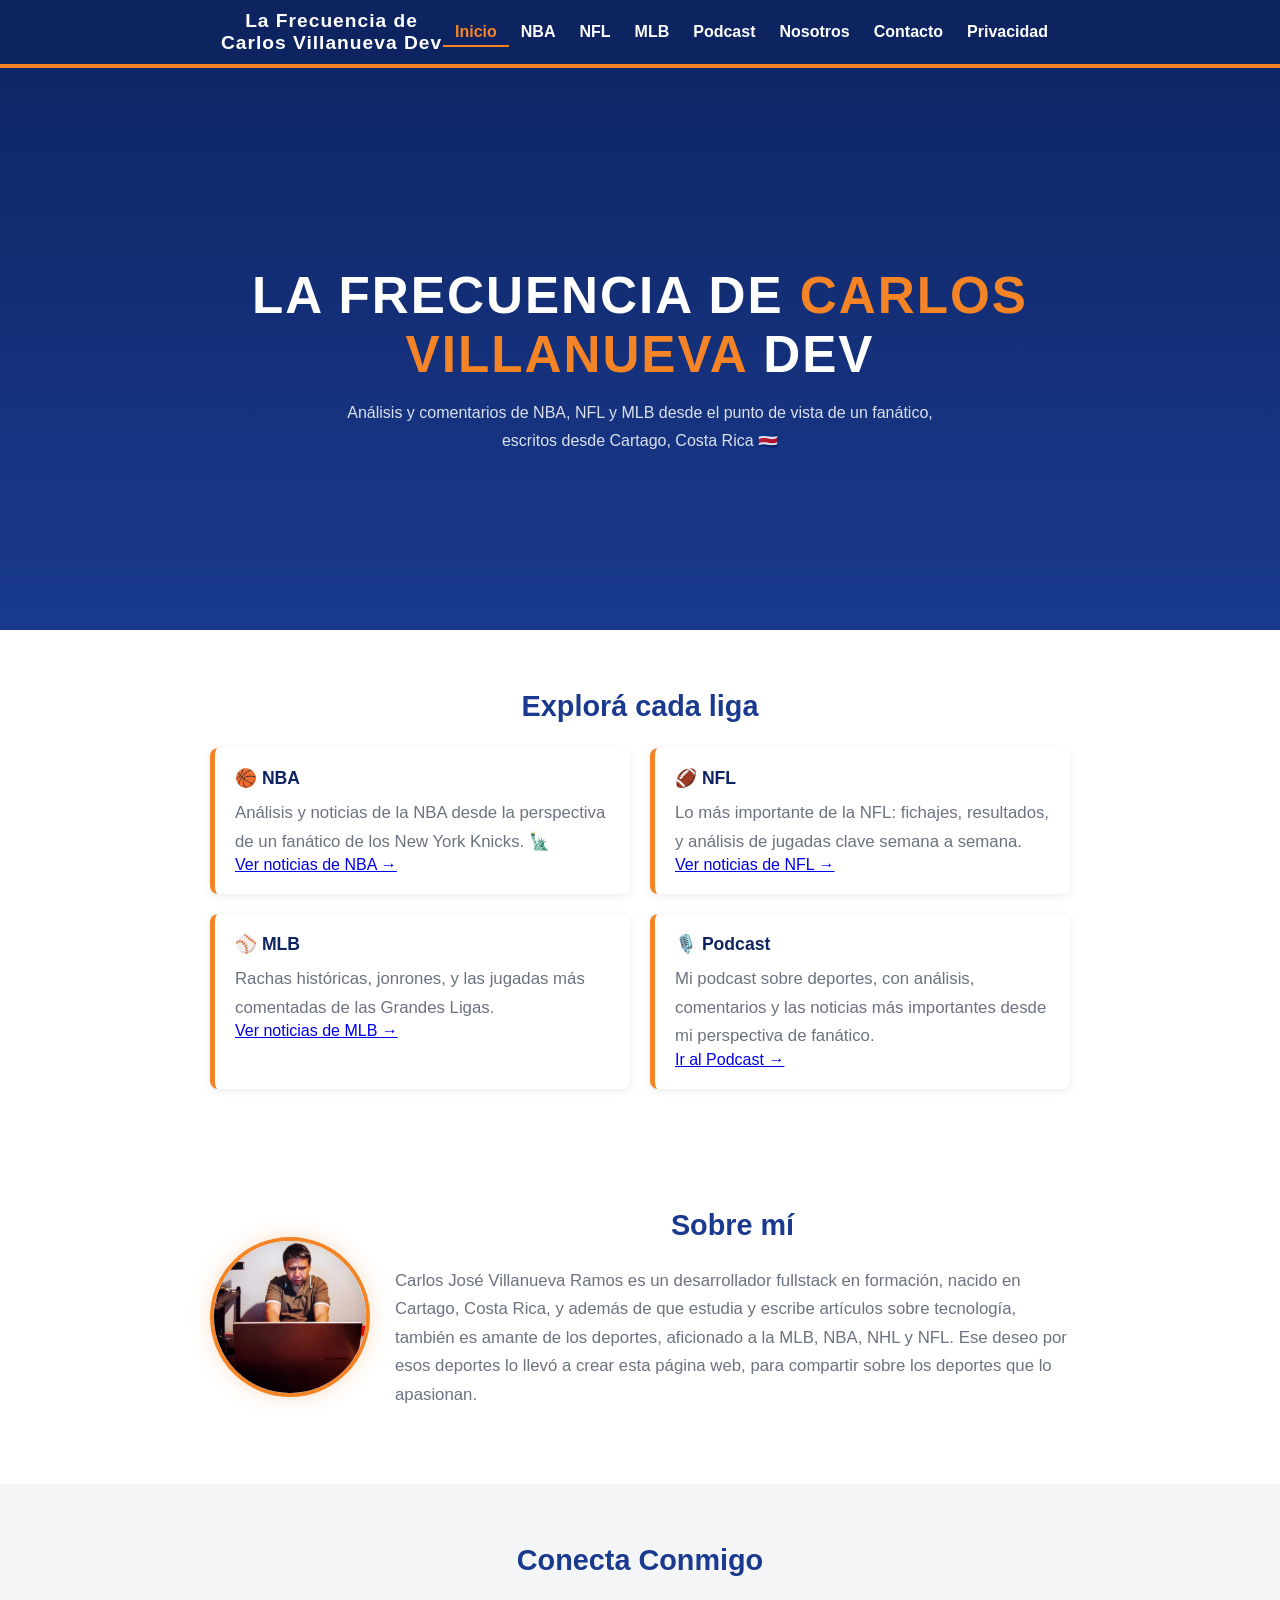
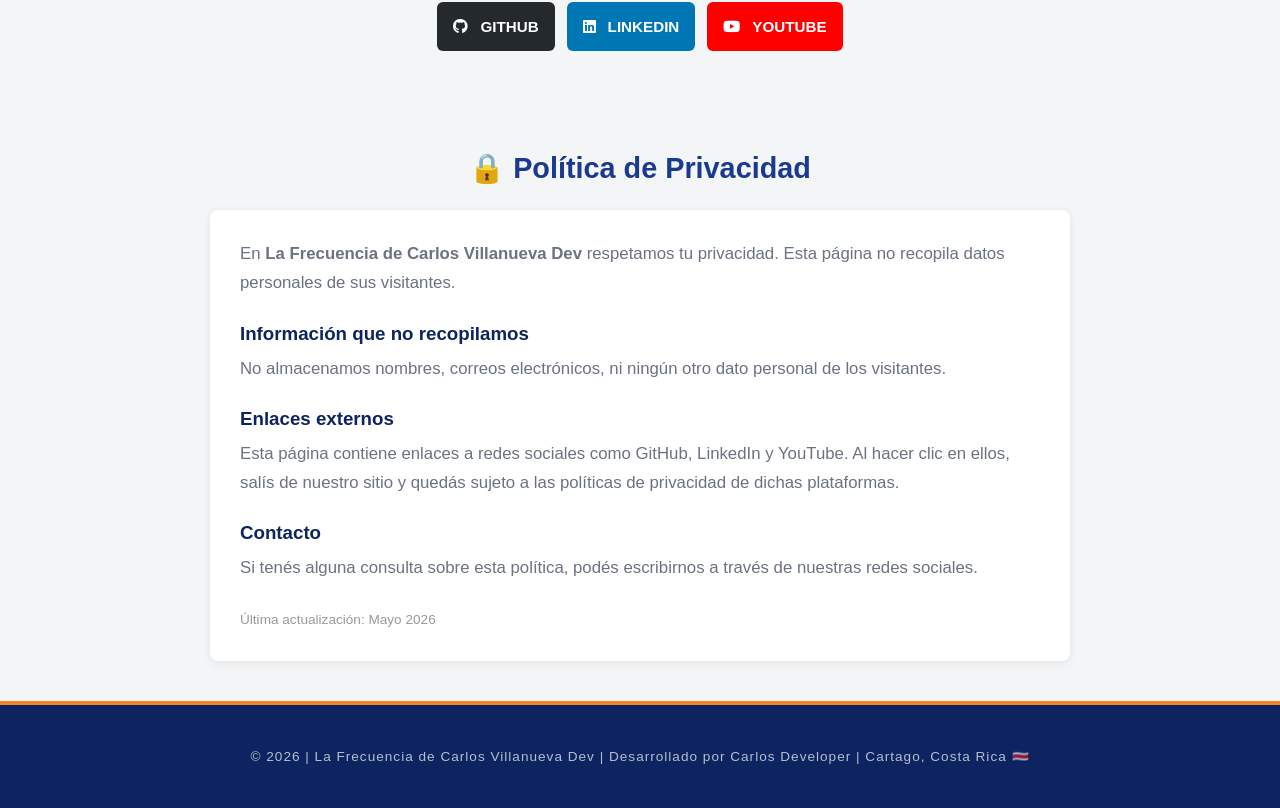
==== index.html @ 34e7b496 "Nuevas actualizaciones de la página Nuevas actualizaciones de la página" ====
<!DOCTYPE html>
<html lang="es">
<head>
    <meta charset="UTF-8">
    <meta name="viewport" content="width=device-width, initial-scale=1.0">
    <meta name="description" content="La Frecuencia de Carlos Villanueva Dev NFL- NBA- MLB - Lo mejor - desde Cartago, Costa Rica">
    <meta name="author" content="Carlos José Villanueva Ramos">
    <meta name="keywords" content="Deportes, Costa Rica, Cartago">
    <meta property="og:title" content="La Frecuencia de Carlos Villanueva Dev">
    <meta property="og:description" content="Deportes y más desde Costa Rica">
    <meta property="og:image" content="La-frecuencia-de-Carlos.jpg">
    <title>La Frecuencia de Carlos Villanueva Dev | NFL, NBA, MLB lo mejor</title>
    <link rel="stylesheet" href="https://cdnjs.cloudflare.com/ajax/libs/font-awesome/6.0.0/css/all.min.css">
    <link rel="stylesheet" href="style.css">

    <!-- Google AdSense -->
    <script async src="https://pagead2.googlesyndication.com/pagead/js/adsbygoogle.js?client=ca-pub-8336836310245847" crossorigin="anonymous"></script>
</head>
<body>

    <header class="navbar">
        <div class="container navbar-inner">
            <h2 class="logo">La Frecuencia de Carlos Villanueva Dev</h2>
            <nav class="menu">
                <ul>
                    <li><a href="index.html" class="active">Inicio</a></li>
                    <li><a href="nba.html">NBA</a></li>
                    <li><a href="nfl.html">NFL</a></li>
                    
                    <li><a href="mlb.html">MLB</a></li>
                    <li><a href="podcast.html">Podcast</a></li>
                    <li><a href="index.html#nosotros">Nosotros</a></li>
                    <li><a href="index.html#contacto">Contacto</a></li>
                    <li><a href="index.html#privacidad">Privacidad</a></li>
                </ul>
            </nav>
        </div>
    </header>

    <main>

        <section id="inicio" class="hero">
            <div class="container hero-content">
                <h1>La Frecuencia de <span class="acento">Carlos Villanueva</span> Dev</h1>
                <p class="subtitulo">Análisis y comentarios de NBA, NFL y MLB desde el punto de vista de un fanático, escritos desde Cartago, Costa Rica 🇨🇷</p>
            </div>
        </section>

        <section id="explorar" class="zona-deportiva">
            <div class="container">
                <h2>Explorá cada liga</h2>
                <div class="blog-grid">

                    <article class="blog-card">
                        <h3>🏀 NBA</h3>
                        <p>Análisis y noticias de la NBA desde la perspectiva de un fanático de los New York Knicks. 🗽</p>
                        <a href="nba.html" class="btn-leer">Ver noticias de NBA →</a>
                    </article>

                    <article class="blog-card">
                        <h3>🏈 NFL</h3>
                        <p>Lo más importante de la NFL: fichajes, resultados, y análisis de jugadas clave semana a semana.</p>
                        <a href="nfl.html" class="btn-leer">Ver noticias de NFL →</a>
                    </article>

                  

                    <article class="blog-card">
                        <h3>⚾ MLB</h3>
                        <p>Rachas históricas, jonrones, y las jugadas más comentadas de las Grandes Ligas.</p>
                        <a href="mlb.html" class="btn-leer">Ver noticias de MLB →</a>
                    </article>

                    <article class="blog-card">
                        <h3>🎙️ Podcast</h3>
                        <p>Mi podcast sobre deportes, con análisis, comentarios y las noticias más importantes desde mi perspectiva de fanático.</p>
                        <a href="podcast.html" class="btn-leer">Ir al Podcast →</a>
                    </article>

                </div>
            </div>
        </section>

        <section id="nosotros">
            <div class="container quienes-content">
                <img src="carlos-villanueva-ramos.jpg" alt="Carlos Villanueva Ramos" class="quienes-foto">
                <div class="quienes-texto">
                    <h2>Sobre mí</h2>
                    <p>Carlos José Villanueva Ramos es un desarrollador fullstack en formación, nacido en Cartago, Costa Rica, y además de que estudia y escribe artículos sobre tecnología, también es amante de los deportes, aficionado a la MLB, NBA, NHL y NFL. Ese deseo por esos deportes lo llevó a crear esta página web, para compartir sobre los deportes que lo apasionan.</p>
                </div>
            </div>
        </section>

        <section id="contacto">
            <div class="container">
                <h2 class="title-center">Conecta Conmigo</h2>
                <div class="social-grid">
                    <a href="https://github.com/Carlosvillaramos" class="btn btn-github" target="_blank" rel="noopener noreferrer">
                        <i class="fa-brands fa-github"></i> GitHub
                    </a>
                    <a href="https://www.linkedin.com/in/carlos-j-villanueva-ramos-9a1487387/" class="btn btn-linkedin" target="_blank" rel="noopener noreferrer">
                        <i class="fa-brands fa-linkedin"></i> LinkedIn
                    </a>
                    <a href="https://www.youtube.com/@CarlosDeveloper-o3m" class="btn btn-youtube" target="_blank" rel="noopener noreferrer">
                        <i class="fa-brands fa-youtube"></i> YouTube
                    </a>
                </div>
            </div>
        </section>

        <section id="privacidad">
            <div class="container">
                <h2>🔒 Política de Privacidad</h2>
                <div class="privacidad-texto">
                    <p>En <strong>La Frecuencia de Carlos Villanueva Dev</strong> respetamos tu privacidad. Esta página no recopila datos personales de sus visitantes.</p>
                    <h3>Información que no recopilamos</h3>
                    <p>No almacenamos nombres, correos electrónicos, ni ningún otro dato personal de los visitantes.</p>
                    <h3>Enlaces externos</h3>
                    <p>Esta página contiene enlaces a redes sociales como GitHub, LinkedIn y YouTube. Al hacer clic en ellos, salís de nuestro sitio y quedás sujeto a las políticas de privacidad de dichas plataformas.</p>
                    <h3>Contacto</h3>
                    <p>Si tenés alguna consulta sobre esta política, podés escribirnos a través de nuestras redes sociales.</p>
                    <p class="fecha-politica">Última actualización: Mayo 2026</p>
                </div>
            </div>
        </section>

    </main>

    <footer>
        <div class="container">
            <p>© 2026 | La Frecuencia de Carlos Villanueva Dev | Desarrollado por Carlos Developer | Cartago, Costa Rica 🇨🇷</p>
        </div>
    </footer>

</body>
</html>
---- style.css ----
:root {
    --azul: #1a3a8f;
    --azul-oscuro: #0d2460;
    --naranja: #f58426;
    --naranja-oscuro: #d66c14;
    --gris: #6b7280;
    --gris-claro: #f4f5f7;
    --blanco: #ffffff;
    --negro: #1a1a1a;
}

* {
    box-sizing: border-box;
    margin: 0;
    padding: 0;
}

html {
    scroll-behavior: smooth;
}

body {
    font-family: 'Arial', sans-serif;
    background-color: var(--gris-claro);
    color: var(--negro);
    overflow-x: hidden;
}

h2 {
    font-size: 1.8em;
    margin-bottom: 25px;
    color: var(--azul);
    text-align: center;
}

h3 {
    color: var(--azul-oscuro);
    margin-bottom: 10px;
}

p {
    font-size: 1.05em;
    line-height: 1.7;
    color: var(--gris);
}

/* ========== CONTAINER ========== */
.container {
    max-width: 900px;
    margin: 0 auto;
    padding: 40px 20px;
}

/* ========== NAVBAR ========== */
.navbar {
    background-color: var(--azul-oscuro);
    border-bottom: 4px solid var(--naranja);
    width: 100%;
}

.navbar-inner {
    display: flex;
    flex-direction: column;
    align-items: center;
    padding: 15px 20px;
}

.logo {
    font-size: 1.2em;
    font-weight: bold;
    color: var(--blanco);
    letter-spacing: 1px;
    margin-bottom: 10px;
    text-align: center;
}

.menu ul {
    display: flex;
    flex-direction: column;
    list-style: none;
    text-align: center;
    gap: 5px;
}

.menu a {
    text-decoration: none;
    color: var(--blanco);
    font-weight: bold;
    padding: 5px 12px;
    transition: 0.3s;
}

.menu a:hover {
    color: var(--naranja);
}

/* ========== HERO ========== */
.hero {
    background: linear-gradient(180deg, var(--azul-oscuro), var(--azul));
    min-height: 60vh;
    display: flex;
    align-items: center;
    text-align: center;
}

.hero-content {
    width: 100%;
}

.hero h1 {
    font-size: 2em;
    color: var(--blanco);
    text-transform: uppercase;
    letter-spacing: 2px;
    margin-bottom: 15px;
}

.acento {
    color: var(--naranja);
}

.subtitulo {
    color: rgba(255, 255, 255, 0.85);
    font-size: 1em;
    max-width: 600px;
    margin: 0 auto;
}

/* ========== ZONAS DEPORTIVAS ========== */
.zona-deportiva {
    padding: 20px 0;
}

.zona-deportiva:nth-of-type(even) {
    background-color: var(--blanco);
}

/* ========== BLOG CARDS ========== */
.blog-grid {
    display: flex;
    flex-direction: column;
    gap: 20px;
}

.blog-card {
    background: var(--blanco);
    border-left: 5px solid var(--naranja);
    border-radius: 8px;
    padding: 20px;
    box-shadow: 0 2px 8px rgba(0, 0, 0, 0.08);
    transition: 0.3s;
}

.blog-card:hover {
    box-shadow: 0 4px 15px rgba(0, 0, 0, 0.15);
    transform: translateY(-2px);
}

.blog-card h3 {
    font-size: 1.1em;
    margin-bottom: 10px;
}

.video-embed {
    position: relative;
    width: 100%;
    padding-top: 56.25%; /* proporción 16:9 */
    margin-top: 15px;
    border-radius: 8px;
    overflow: hidden;
}

.video-embed iframe {
    position: absolute;
    top: 0;
    left: 0;
    width: 100%;
    height: 100%;
    border: none;
}

.autor {
    display: flex;
    align-items: center;
    gap: 12px;
    margin-bottom: 15px;
    padding-bottom: 15px;
    border-bottom: 1px solid #ddd;
}

.autor-foto {
    width: 50px;
    height: 50px;
    border-radius: 50%;
    object-fit: cover;
    flex-shrink: 0;
    border: 2px solid var(--naranja);
}

.autor-nombre {
    font-weight: bold;
    color: var(--azul);
    font-size: 0.9em;
    margin: 0;
}

.autor-fecha {
    font-size: 0.8em;
    color: #999;
    margin: 0;
}

/* ========== QUIENES SOMOS ========== */
#nosotros {
    background-color: var(--blanco);
    padding: 20px 0;
}

.quienes-content {
    display: flex;
    flex-direction: column;
    align-items: center;
    gap: 25px;
    text-align: center;
}

.quienes-foto {
    width: 160px;
    height: 160px;
    border-radius: 50%;
    object-fit: cover;
    border: 4px solid var(--naranja);
    box-shadow: 0 0 20px rgba(245, 132, 38, 0.25);
}

.quienes-texto p {
    margin-bottom: 15px;
}

/* ========== CONTACTO ========== */
#contacto {
    background-color: var(--gris-claro);
    padding: 20px 0;
    text-align: center;
}

#contacto p {
    margin-bottom: 25px;
}

.social-grid {
    display: flex;
    flex-direction: column;
    gap: 12px;
}

/* ========== BOTONES ========== */
.btn {
    display: flex;
    align-items: center;
    justify-content: center;
    gap: 12px;
    text-decoration: none;
    padding: 16px;
    border-radius: 6px;
    font-size: 0.95rem;
    font-weight: bold;
    text-transform: uppercase;
    color: var(--blanco);
    transition: 0.3s ease;
}

.btn-github {
    background-color: #24292e;
}

.btn-linkedin {
    background-color: #0077b5;
}

.btn-youtube {
    background-color: #ff0000;
}

.btn:hover {
    opacity: 0.85;
    transform: translateY(-2px);
}

/* ========== PRIVACIDAD ========== */
#privacidad .privacidad-texto {
    background: var(--blanco);
    padding: 30px;
    border-radius: 8px;
    box-shadow: 0 2px 8px rgba(0, 0, 0, 0.08);
}

#privacidad h3 {
    margin-top: 25px;
    margin-bottom: 10px;
}

.fecha-politica {
    margin-top: 25px;
    font-size: 0.85em;
    color: #999;
}

/* ========== FOOTER ========== */
footer {
    background-color: var(--azul-oscuro);
    border-top: 4px solid var(--naranja);
    text-align: center;
}

footer p {
    color: rgba(255, 255, 255, 0.7);
    font-size: 0.85em;
    letter-spacing: 1px;
}

/* ========== RESPONSIVE ========== */
@media (min-width: 720px) {
    .navbar {
        position: fixed;
        width: 100%;
        z-index: 100;
    }

    .navbar-inner {
        flex-direction: row;
        justify-content: space-between;
        padding: 10px 30px;
    }

    .logo {
        margin-bottom: 0;
    }

    .menu ul {
        flex-direction: row;
        gap: 0;
    }

    .hero {
        padding-top: 90px;
        min-height: 70vh;
    }

    .hero h1 {
        font-size: 3.2em;
    }

    .blog-grid {
        display: grid;
        grid-template-columns: repeat(2, 1fr);
    }

    .quienes-content {
        flex-direction: row;
        text-align: left;
    }

    .quienes-foto {
        min-width: 160px;
    }

    .social-grid {
        flex-direction: row;
        justify-content: center;
    }
}

html {
    scroll-behavior: smooth;
    scroll-padding-top: 80px; /* Evita que el navbar fijo tape el contenido */
}

/* Marca con un color activo la página en la que estás navegando */
.menu a.active {
    color: var(--naranja);
    border-bottom: 2px solid var(--naranja);
}

.imagen-articulo {
    max-width: 120px;
    height: auto;
    display: block;
    margin: 15px 0;
    border-radius: 6px;
}
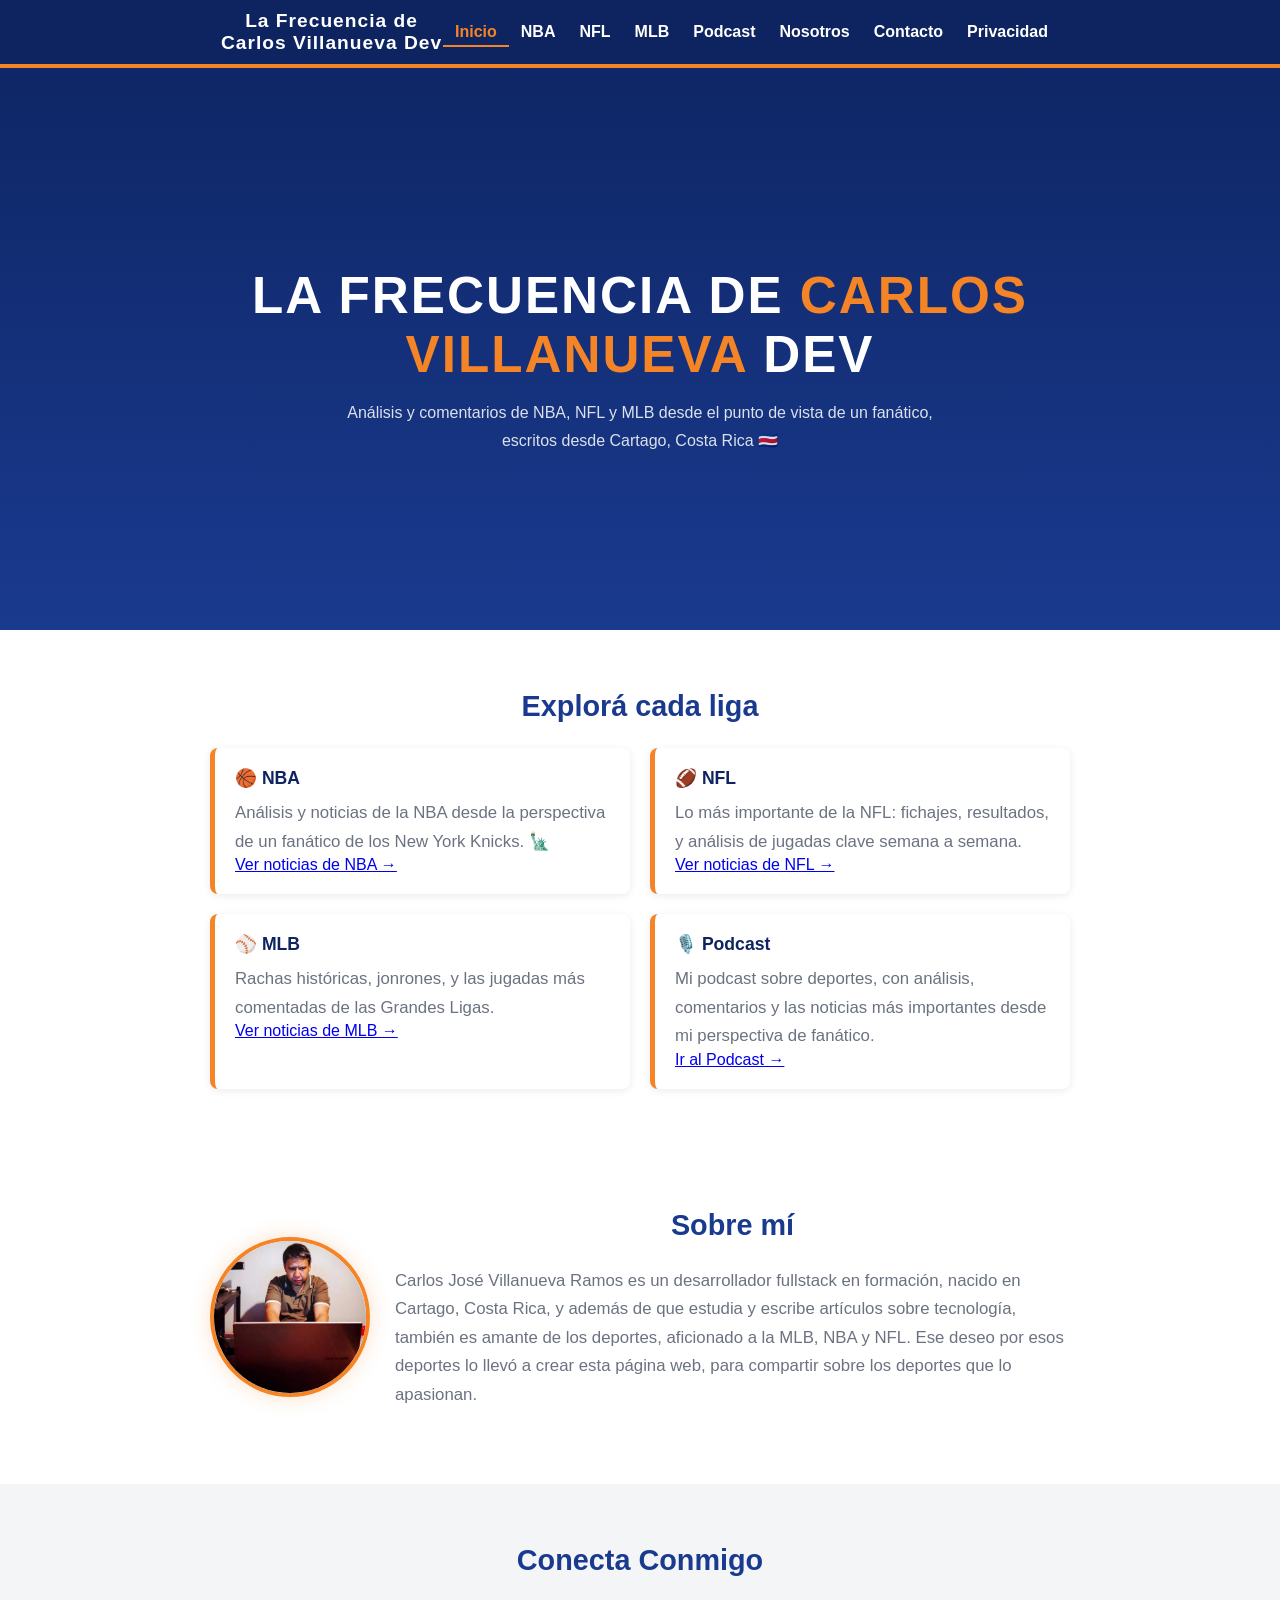
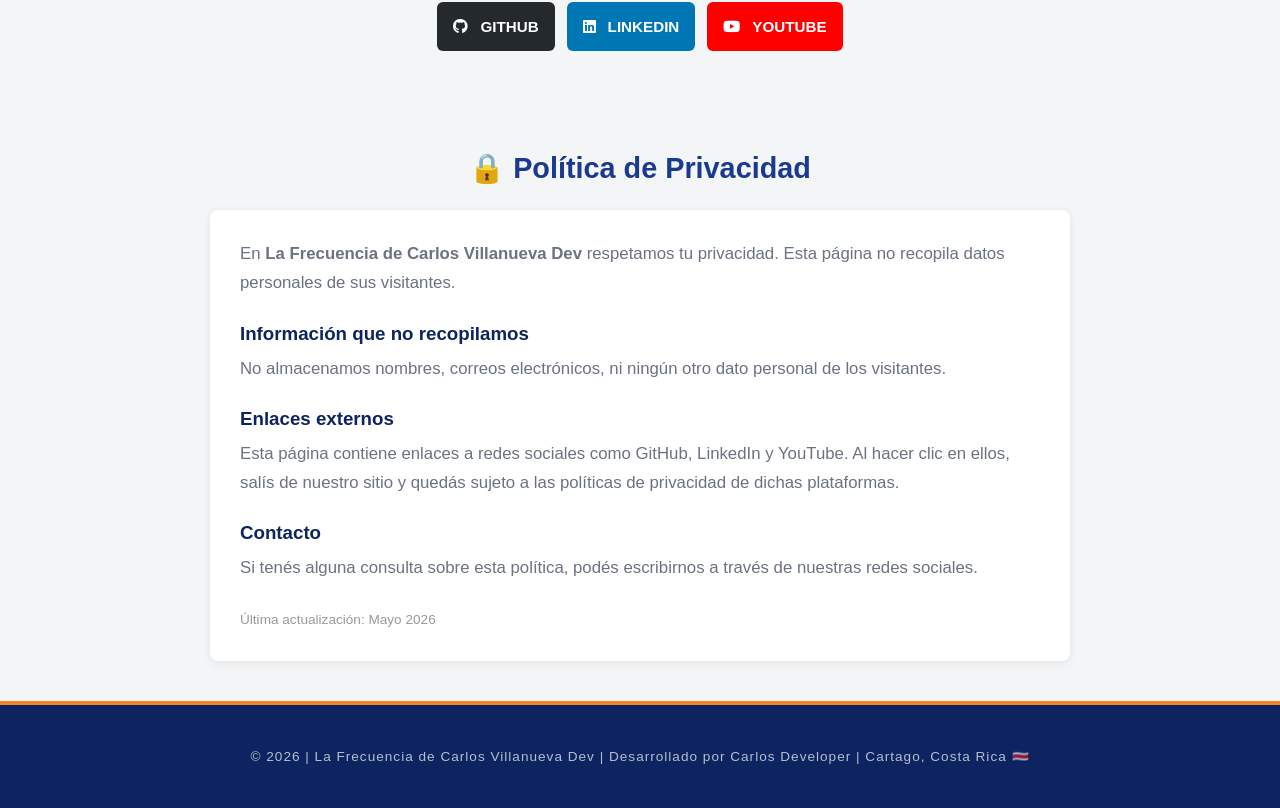
==== commit c2ffa495: "Actualizacion de la página con archivos nuevos Actualizacion de la página con archivos nuevos" ====
--- a/index.html
+++ b/index.html
@@ -26,7 +26,6 @@
                     <li><a href="index.html" class="active">Inicio</a></li>
                     <li><a href="nba.html">NBA</a></li>
                     <li><a href="nfl.html">NFL</a></li>
-                    
                     <li><a href="mlb.html">MLB</a></li>
                     <li><a href="podcast.html">Podcast</a></li>
                     <li><a href="index.html#nosotros">Nosotros</a></li>
@@ -63,8 +62,6 @@
                         <a href="nfl.html" class="btn-leer">Ver noticias de NFL →</a>
                     </article>
 
-                  
-
                     <article class="blog-card">
                         <h3>⚾ MLB</h3>
                         <p>Rachas históricas, jonrones, y las jugadas más comentadas de las Grandes Ligas.</p>
@@ -86,7 +83,7 @@
                 <img src="carlos-villanueva-ramos.jpg" alt="Carlos Villanueva Ramos" class="quienes-foto">
                 <div class="quienes-texto">
                     <h2>Sobre mí</h2>
-                    <p>Carlos José Villanueva Ramos es un desarrollador fullstack en formación, nacido en Cartago, Costa Rica, y además de que estudia y escribe artículos sobre tecnología, también es amante de los deportes, aficionado a la MLB, NBA, NHL y NFL. Ese deseo por esos deportes lo llevó a crear esta página web, para compartir sobre los deportes que lo apasionan.</p>
+                    <p>Carlos José Villanueva Ramos es un desarrollador fullstack en formación, nacido en Cartago, Costa Rica, y además de que estudia y escribe artículos sobre tecnología, también es amante de los deportes, aficionado a la MLB, NBA y NFL. Ese deseo por esos deportes lo llevó a crear esta página web, para compartir sobre los deportes que lo apasionan.</p>
                 </div>
             </div>
         </section>
--- a/style.css
+++ b/style.css
@@ -177,6 +177,13 @@
     width: 100%;
     height: 100%;
     border: none;
+}
+
+.fuente-articulo {
+    font-size: 0.8em;
+    color: #999;
+    font-style: italic;
+    margin-top: 10px;
 }
 
 .autor {
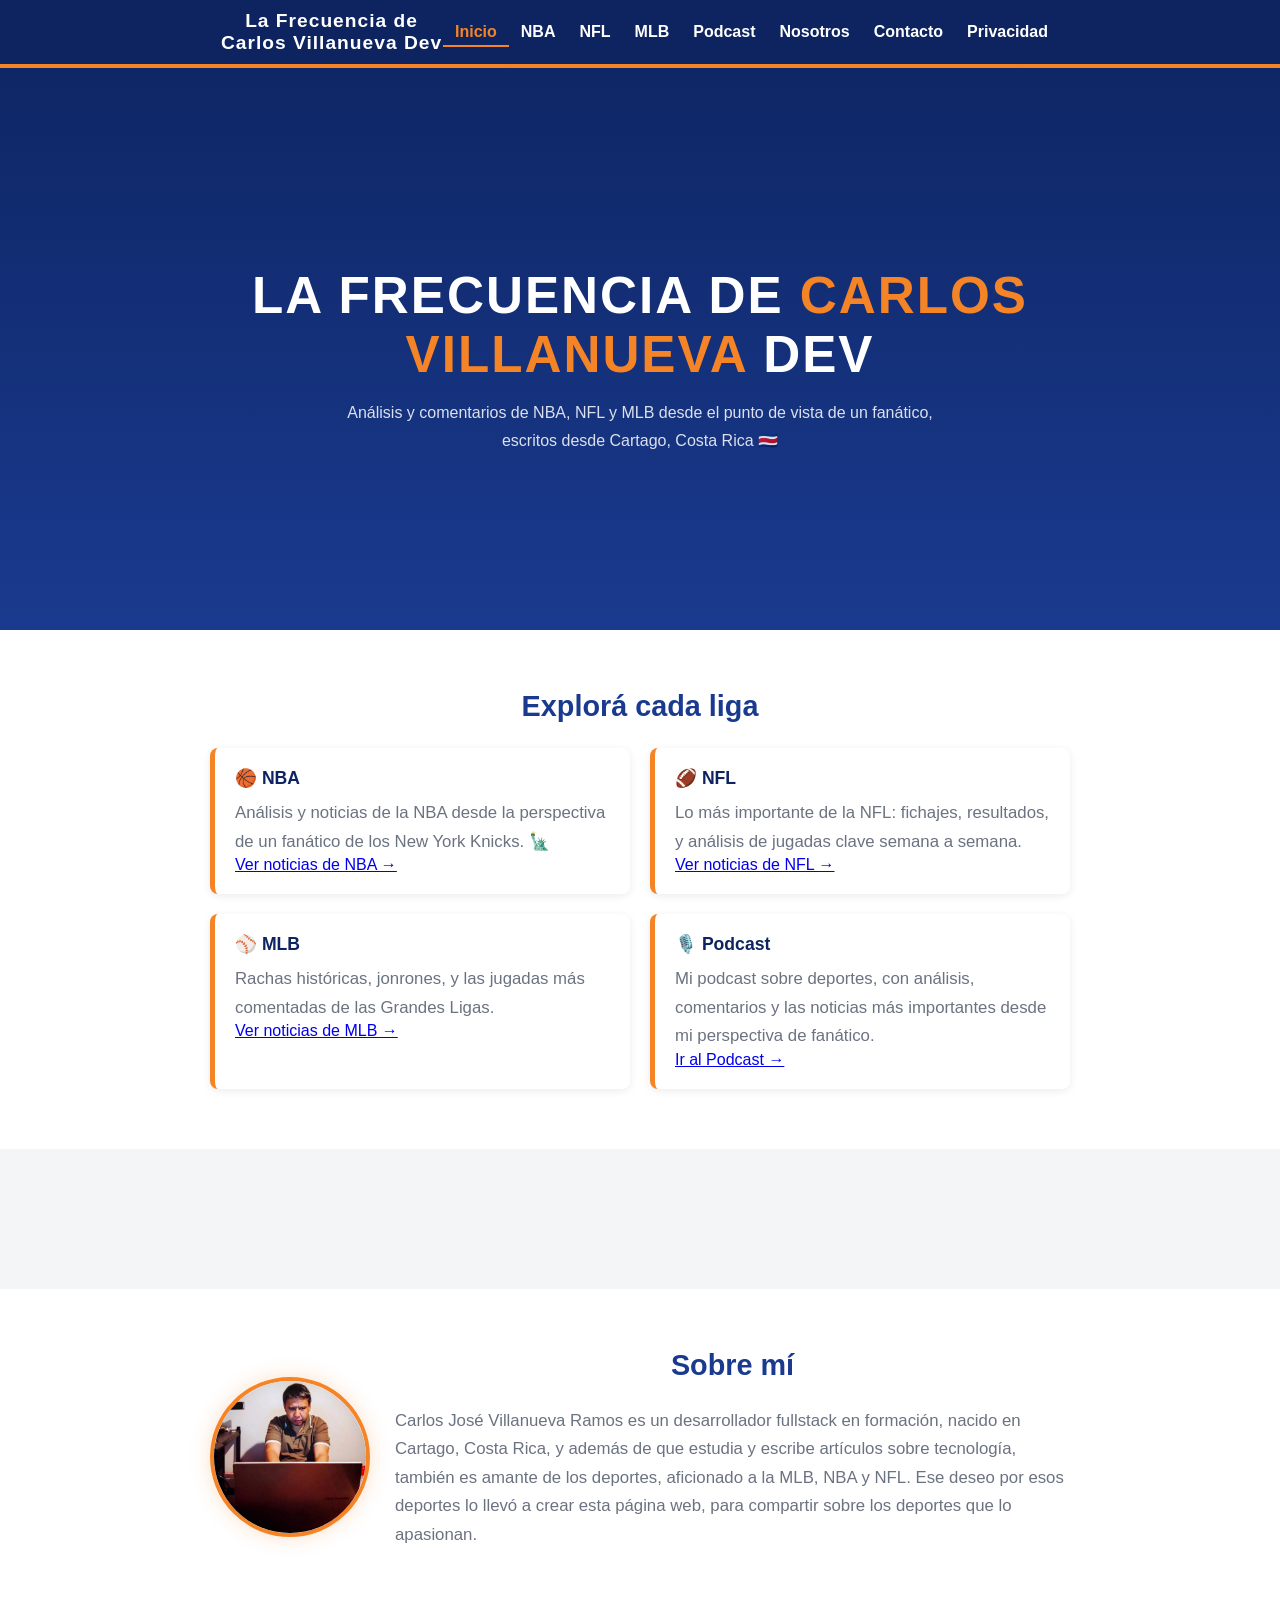
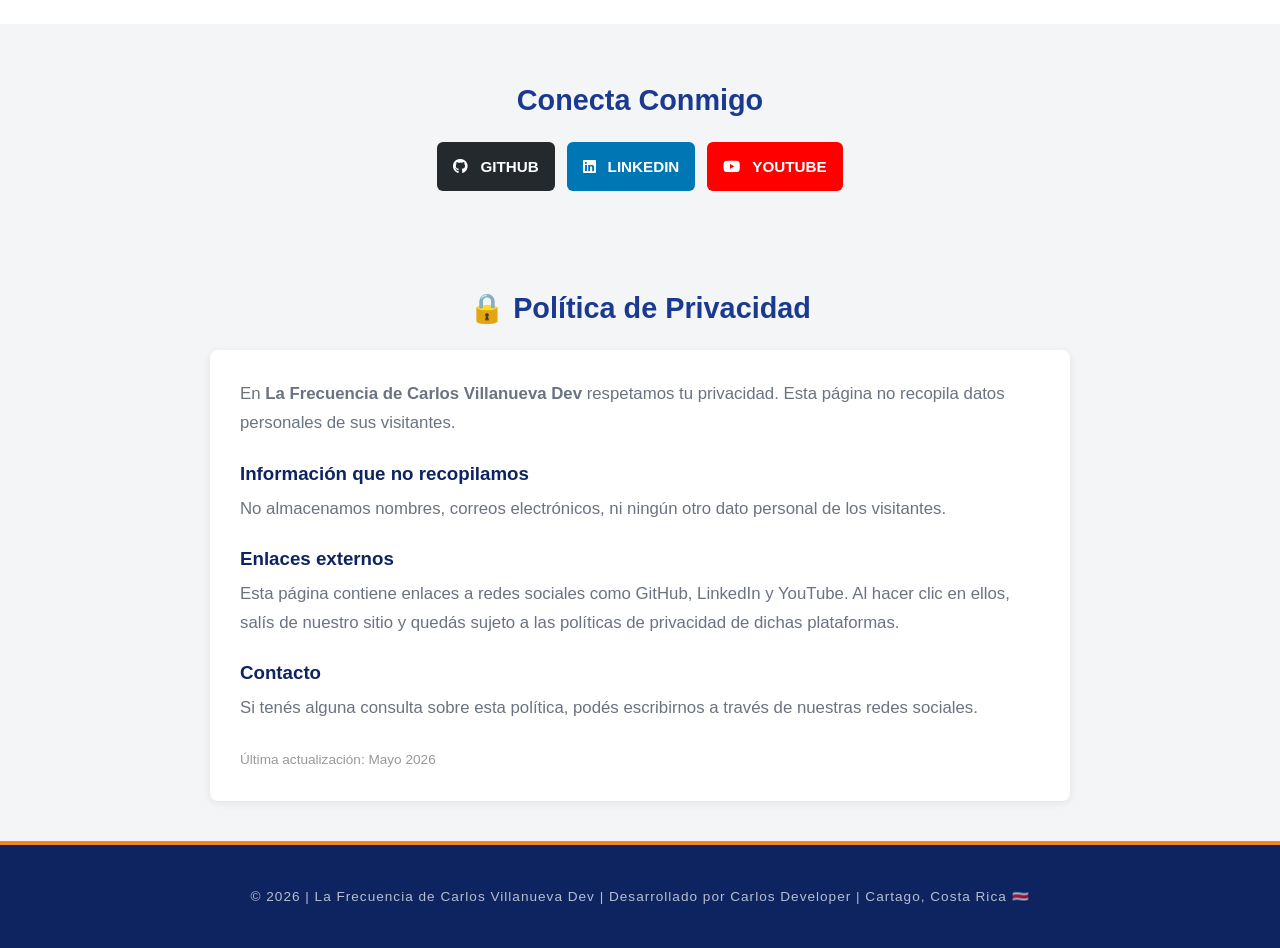
==== commit e3c0e50e: "Nueva actualización!! Nueva actualización" ====
--- a/index.html
+++ b/index.html
@@ -12,9 +12,6 @@
     <title>La Frecuencia de Carlos Villanueva Dev | NFL, NBA, MLB lo mejor</title>
     <link rel="stylesheet" href="https://cdnjs.cloudflare.com/ajax/libs/font-awesome/6.0.0/css/all.min.css">
     <link rel="stylesheet" href="style.css">
-
-    <!-- Google AdSense -->
-    <script async src="https://pagead2.googlesyndication.com/pagead/js/adsbygoogle.js?client=ca-pub-8336836310245847" crossorigin="anonymous"></script>
 </head>
 <body>
 
@@ -78,6 +75,12 @@
             </div>
         </section>
 
+        <!-- Anuncio Adsterra - Native Banner -->
+        <div class="container anuncio-wrapper">
+            <script async="async" data-cfasync="false" src="https://pl31393178.profitableratecpmnetwork.com/5204468fe968e75fcf1985ddda16cf6c/invoke.js"></script>
+            <div id="container-5204468fe968e75fcf1985ddda16cf6c"></div>
+        </div>
+
         <section id="nosotros">
             <div class="container quienes-content">
                 <img src="carlos-villanueva-ramos.jpg" alt="Carlos Villanueva Ramos" class="quienes-foto">
--- a/style.css
+++ b/style.css
@@ -395,4 +395,26 @@
     display: block;
     margin: 15px 0;
     border-radius: 6px;
+}
+
+.imagen-articulo {
+    max-width: 120px;
+    height: auto;
+    display: block;
+    margin: 15px 0;
+    border-radius: 6px;
+}
+
+.New-York-Giants-vs-Dallas-Cowboys {
+    max-width: 120px;
+    height: auto;
+    display: block;
+    margin: 15px 0;
+    border-radius: 6px;
+}
+
+/* Espaciado para el anuncio de Adsterra */
+.anuncio-wrapper {
+    margin: 30px auto;
+    text-align: center;
 }
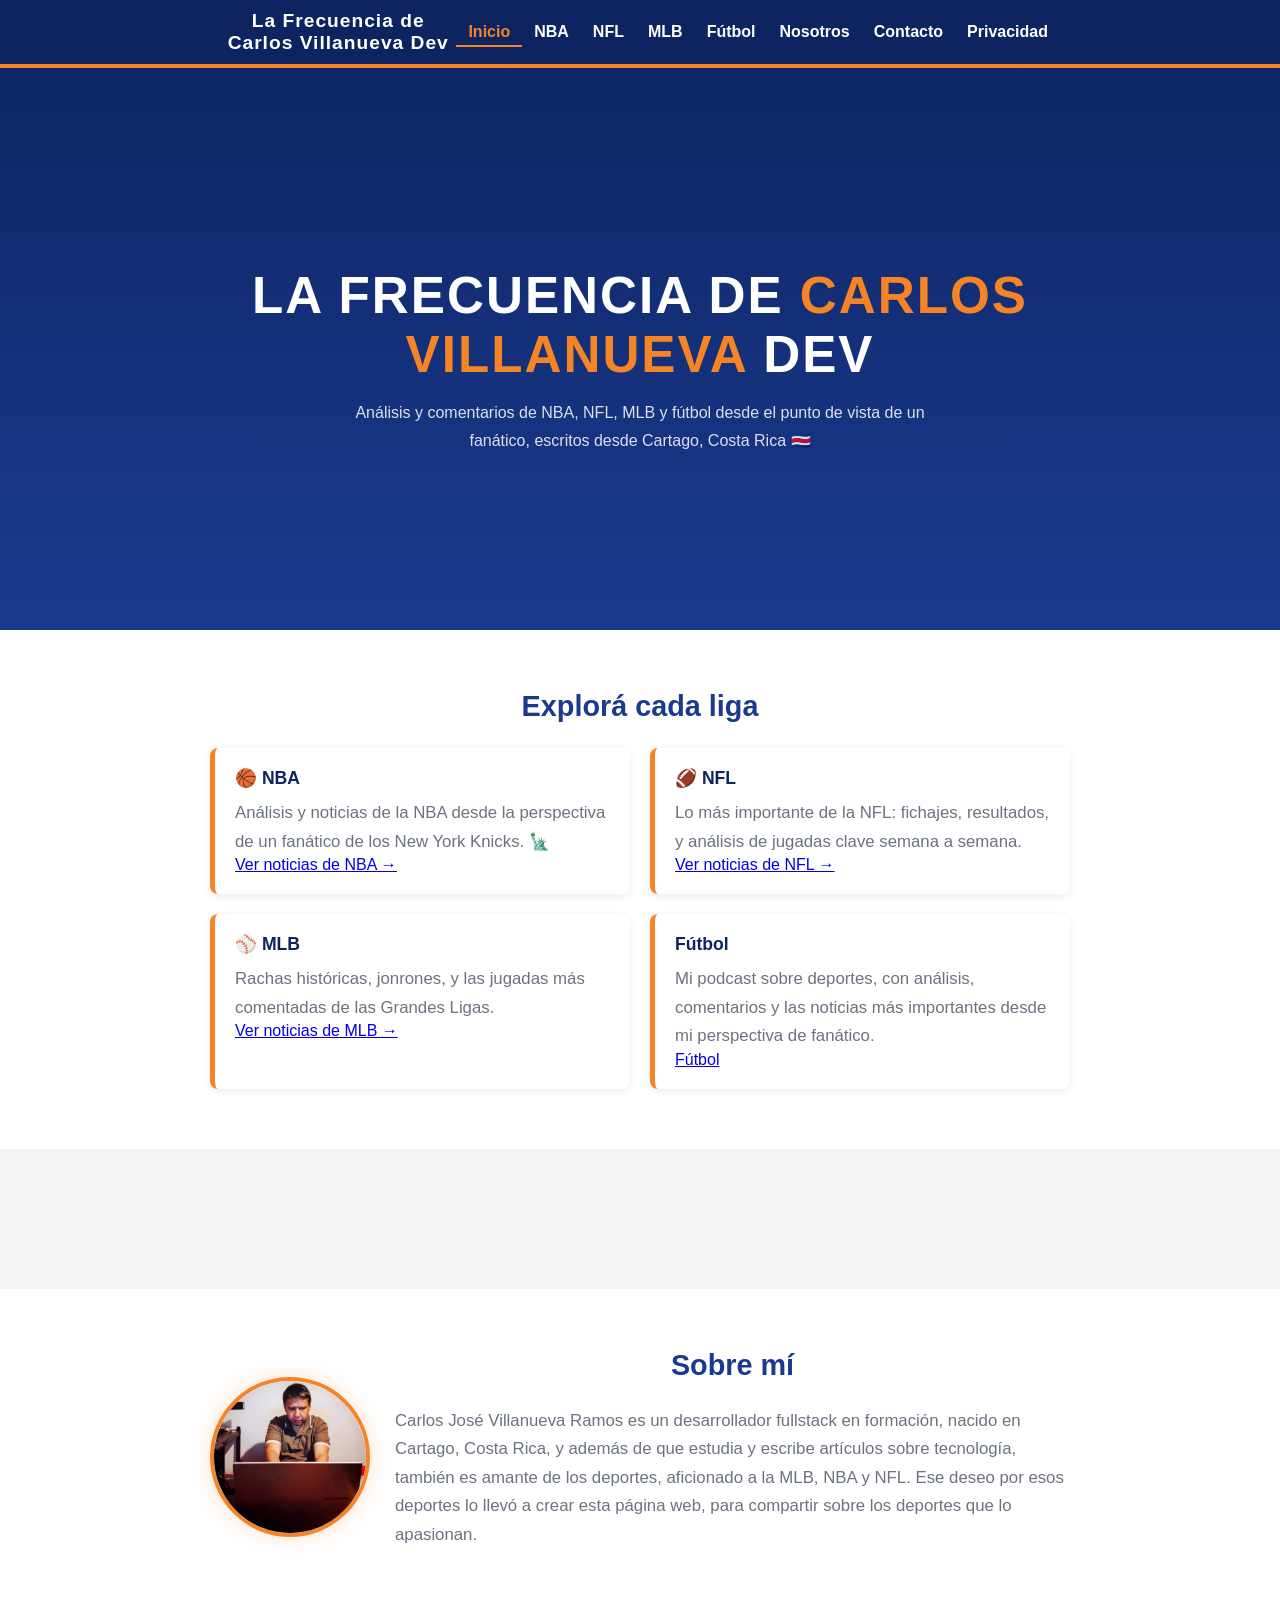
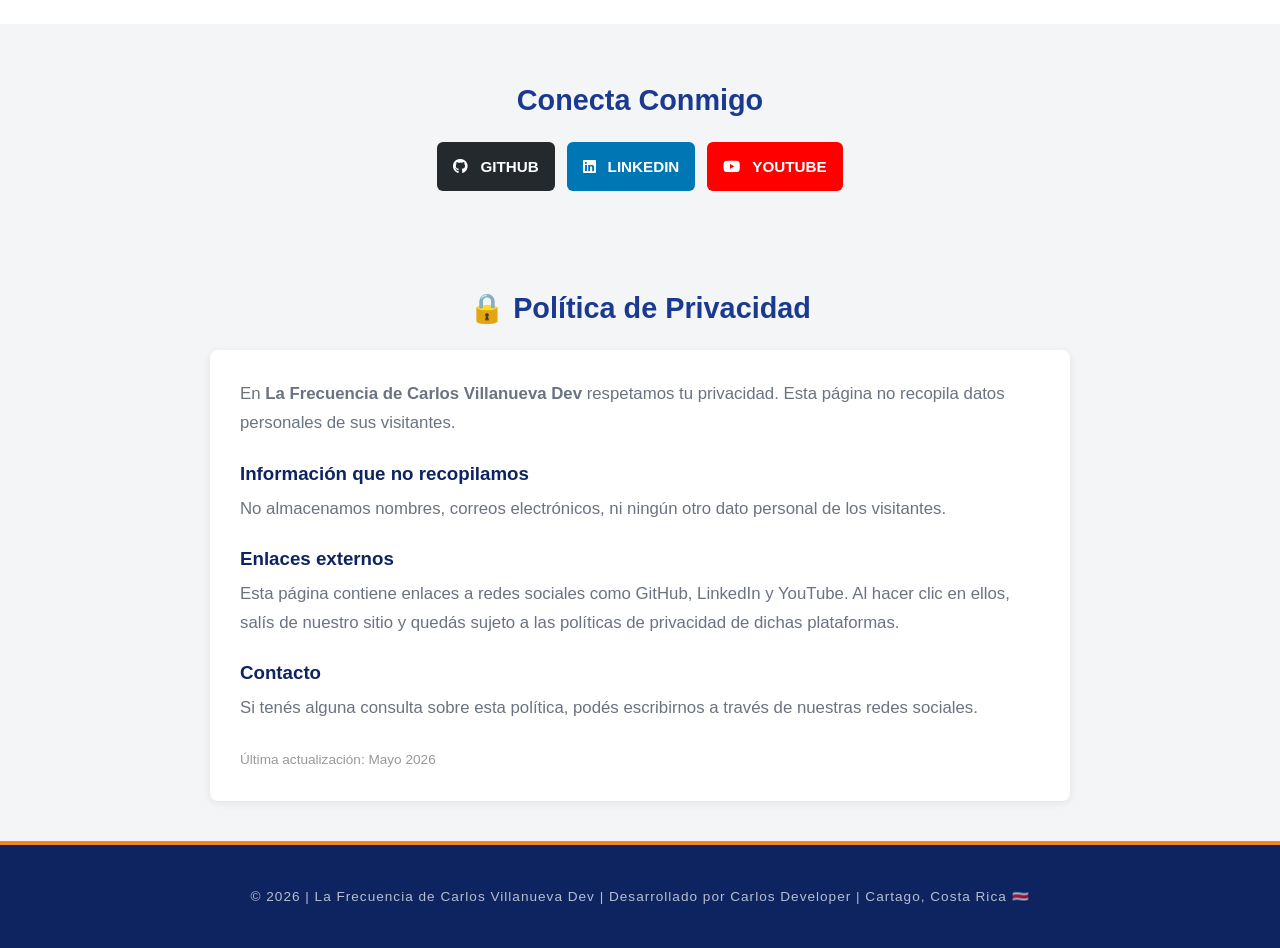
==== commit 9298fe4e: "Nuevas actualizaciones Nuevas actualizaciones" ====
--- a/index.html
+++ b/index.html
@@ -3,18 +3,21 @@
 <head>
     <meta charset="UTF-8">
     <meta name="viewport" content="width=device-width, initial-scale=1.0">
-    <meta name="description" content="La Frecuencia de Carlos Villanueva Dev NFL- NBA- MLB - Lo mejor - desde Cartago, Costa Rica">
+    <meta name="description" content="La Frecuencia de Carlos Villanueva Dev NFL- NBA- MLB - y futbol- Lo mejor - desde Cartago, Costa Rica">
     <meta name="author" content="Carlos José Villanueva Ramos">
     <meta name="keywords" content="Deportes, Costa Rica, Cartago">
     <meta property="og:title" content="La Frecuencia de Carlos Villanueva Dev">
     <meta property="og:description" content="Deportes y más desde Costa Rica">
     <meta property="og:image" content="La-frecuencia-de-Carlos.jpg">
-    <title>La Frecuencia de Carlos Villanueva Dev | NFL, NBA, MLB lo mejor</title>
+    <title>La Frecuencia de Carlos Villanueva Dev | NFL, NBA, MLB y fútbol lo mejor</title>
     <link rel="stylesheet" href="https://cdnjs.cloudflare.com/ajax/libs/font-awesome/6.0.0/css/all.min.css">
     <link rel="stylesheet" href="style.css">
+
+       
 </head>
 <body>
-
+<!-- Anuncio Adsterra - Native Banner -->
+<script src="https://pl31439501.profitableratecpmnetwork.com/4c/ff/21/4cff215564959deefbad7e484f0b04eb.js"></script>
     <header class="navbar">
         <div class="container navbar-inner">
             <h2 class="logo">La Frecuencia de Carlos Villanueva Dev</h2>
@@ -24,7 +27,7 @@
                     <li><a href="nba.html">NBA</a></li>
                     <li><a href="nfl.html">NFL</a></li>
                     <li><a href="mlb.html">MLB</a></li>
-                    <li><a href="podcast.html">Podcast</a></li>
+                    <li><a href="futbol.html">Fútbol</a></li>
                     <li><a href="index.html#nosotros">Nosotros</a></li>
                     <li><a href="index.html#contacto">Contacto</a></li>
                     <li><a href="index.html#privacidad">Privacidad</a></li>
@@ -38,7 +41,7 @@
         <section id="inicio" class="hero">
             <div class="container hero-content">
                 <h1>La Frecuencia de <span class="acento">Carlos Villanueva</span> Dev</h1>
-                <p class="subtitulo">Análisis y comentarios de NBA, NFL y MLB desde el punto de vista de un fanático, escritos desde Cartago, Costa Rica 🇨🇷</p>
+                <p class="subtitulo">Análisis y comentarios de NBA, NFL, MLB y fútbol desde el punto de vista de un fanático, escritos desde Cartago, Costa Rica 🇨🇷</p>
             </div>
         </section>
 
@@ -66,9 +69,9 @@
                     </article>
 
                     <article class="blog-card">
-                        <h3>🎙️ Podcast</h3>
+                        <h3>Fútbol</h3>
                         <p>Mi podcast sobre deportes, con análisis, comentarios y las noticias más importantes desde mi perspectiva de fanático.</p>
-                        <a href="podcast.html" class="btn-leer">Ir al Podcast →</a>
+                        <a href="futbol.html" class="btn-leer">Fútbol</a>
                     </article>
 
                 </div>
@@ -132,5 +135,6 @@
         </div>
     </footer>
 
+ 
 </body>
 </html>
--- a/style.css
+++ b/style.css
@@ -417,4 +417,11 @@
 .anuncio-wrapper {
     margin: 30px auto;
     text-align: center;
-}+}
+
+/* Espaciado para el anuncio de Adsterra */
+
+.anuncio-wrapper {
+    margin: 30px auto;
+    text-align: center;
+}
